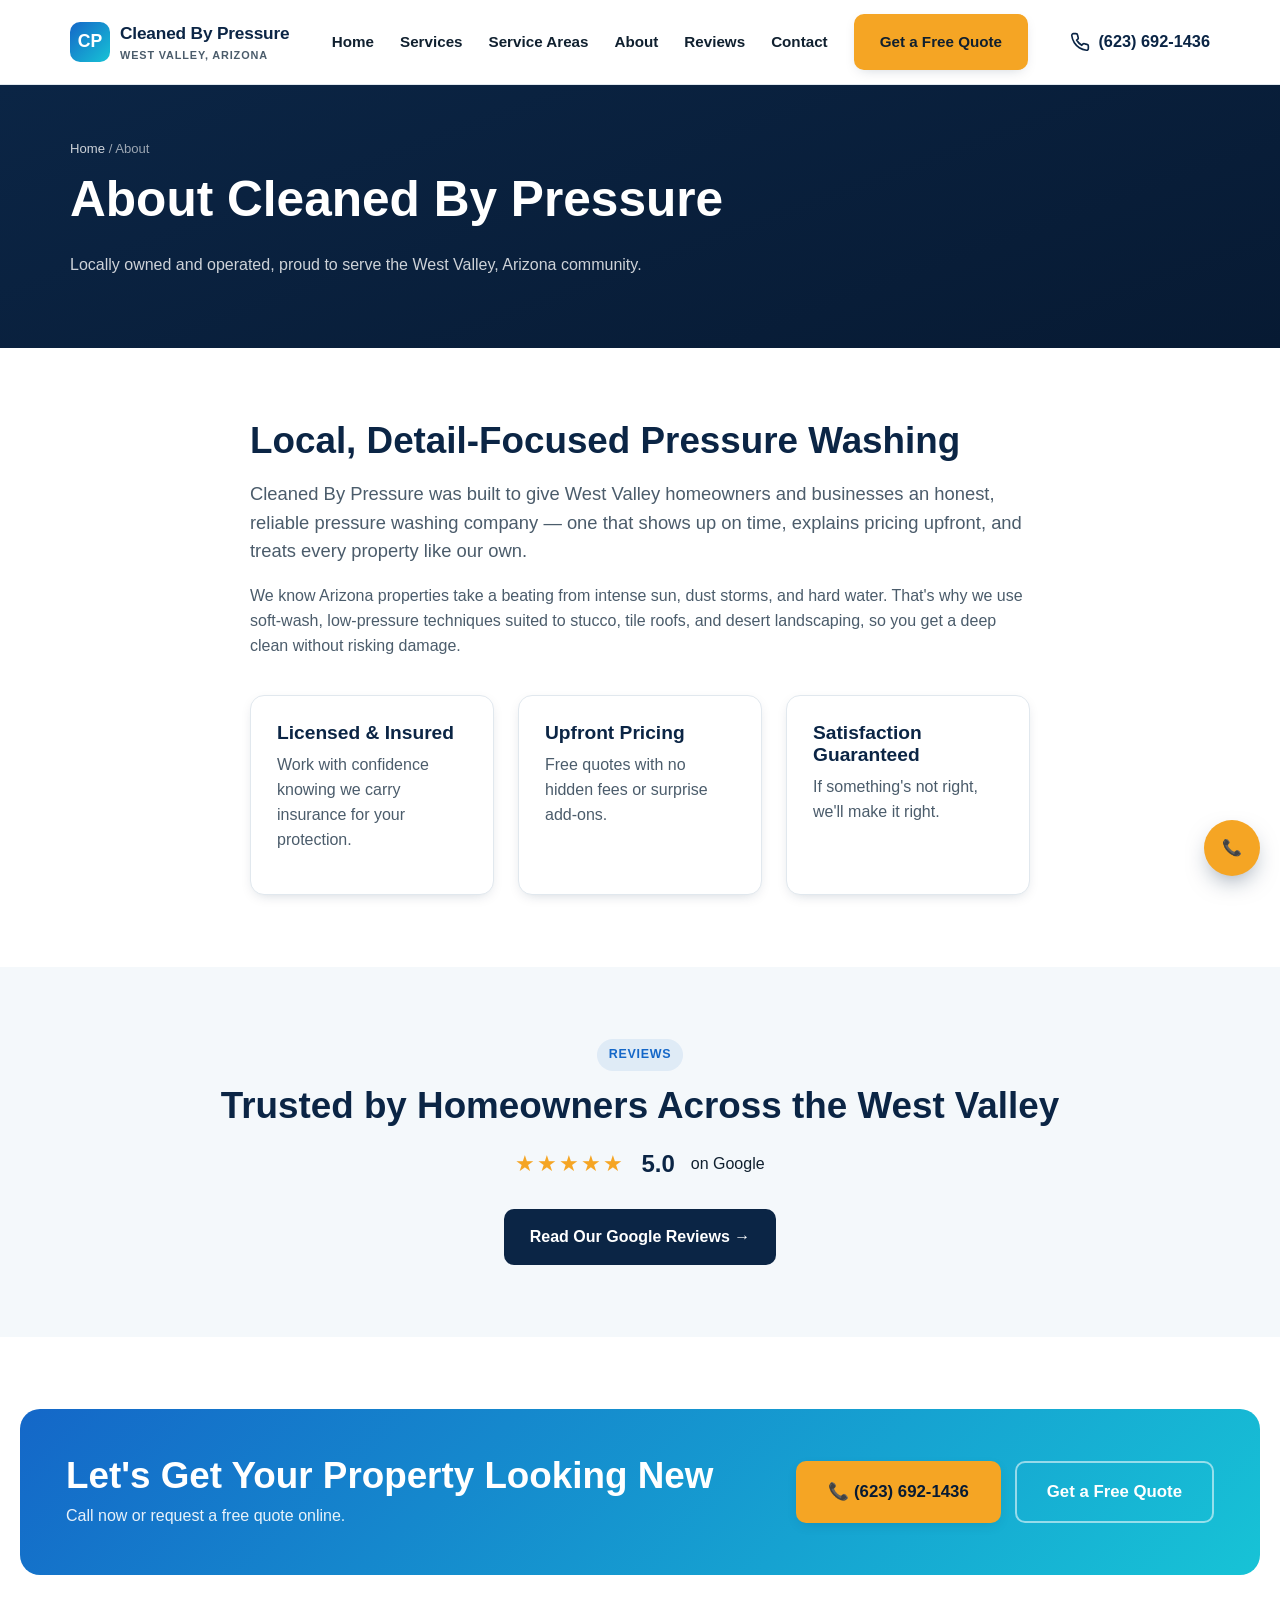
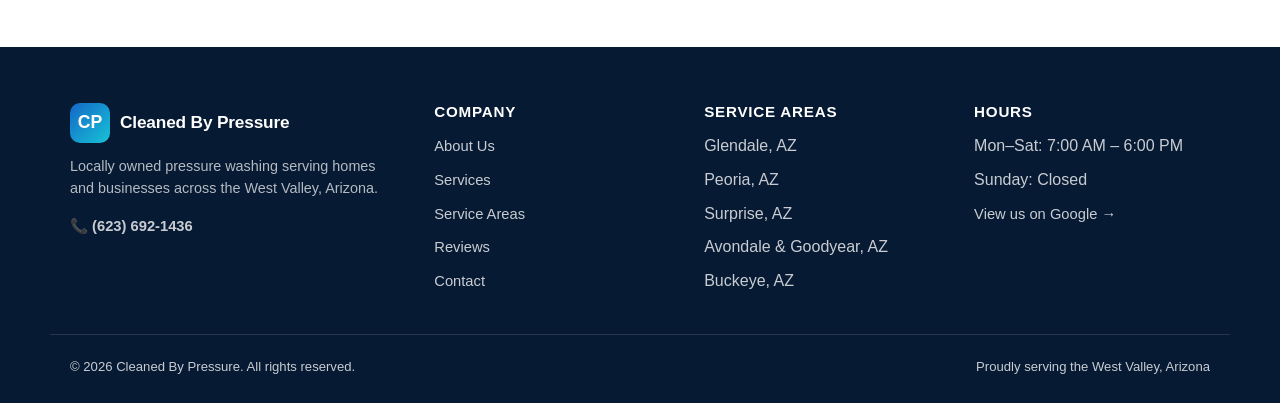
==== about.html @ 982c8e8d "Build Cleaned By Pressure website with local AZ SEO, reviews, and chat widget Multi-page static site" ====
<!DOCTYPE html>
<html lang="en">
<head>
<meta charset="UTF-8">
<meta name="viewport" content="width=device-width, initial-scale=1.0">
<title>About Us | Cleaned By Pressure | West Valley, AZ Pressure Washing</title>
<meta name="description" content="Cleaned By Pressure is a locally owned, licensed and insured pressure washing company serving Glendale, Peoria, Surprise and the West Valley, AZ. Call (623) 692-1436.">
<link rel="canonical" href="https://cleanedbypressure.com/about.html">
<link rel="icon" href="data:image/svg+xml,%3Csvg xmlns='http://www.w3.org/2000/svg' viewBox='0 0 64 64'%3E%3Crect width='64' height='64' rx='14' fill='%230b2545'/%3E%3Cpath d='M20 44c4-14 8-20 12-24 4 4 8 10 12 24' stroke='%2317c3d6' stroke-width='5' fill='none' stroke-linecap='round'/%3E%3C/svg%3E">
<link rel="stylesheet" href="assets/css/style.css">
</head>
<body>

<header class="site-header">
  <div class="wrap header-inner">
    <a class="brand" href="index.html">
      <span class="brand-mark">CP</span>
      <span class="brand-text">Cleaned By Pressure<small>West Valley, Arizona</small></span>
    </a>
    <nav class="main-nav" aria-label="Primary">
      <a href="index.html">Home</a>
      <a href="services.html">Services</a>
      <a href="service-areas.html">Service Areas</a>
      <a href="about.html">About</a>
      <a href="index.html#reviews">Reviews</a>
      <a href="contact.html">Contact</a>
      <a class="btn btn-primary" href="contact.html">Get a Free Quote</a>
    </nav>
    <div class="header-cta">
      <a class="phone-link" href="tel:+16236921436">
        <svg width="20" height="20" viewBox="0 0 24 24" fill="none" stroke="currentColor" stroke-width="2"><path d="M22 16.92v3a2 2 0 0 1-2.18 2 19.79 19.79 0 0 1-8.63-3.07 19.5 19.5 0 0 1-6-6 19.79 19.79 0 0 1-3.07-8.67A2 2 0 0 1 4.11 2h3a2 2 0 0 1 2 1.72c.127.96.362 1.903.7 2.81a2 2 0 0 1-.45 2.11L8.09 9.91a16 16 0 0 0 6 6l1.27-1.27a2 2 0 0 1 2.11-.45c.907.338 1.85.573 2.81.7A2 2 0 0 1 22 16.92z"/></svg>
        <span class="phone-text">(623) 692-1436</span>
      </a>
      <button class="nav-toggle" aria-label="Toggle menu" aria-expanded="false">
        <svg width="20" height="20" viewBox="0 0 24 24" fill="none" stroke="currentColor" stroke-width="2"><line x1="3" y1="6" x2="21" y2="6"/><line x1="3" y1="12" x2="21" y2="12"/><line x1="3" y1="18" x2="21" y2="18"/></svg>
      </button>
    </div>
  </div>
</header>

<section class="page-hero">
  <div class="wrap">
    <div class="crumbs"><a href="index.html">Home</a> / About</div>
    <h1 style="color:#fff">About Cleaned By Pressure</h1>
    <p>Locally owned and operated, proud to serve the West Valley, Arizona community.</p>
  </div>
</section>

<section>
  <div class="wrap" style="max-width:820px">
    <h2>Local, Detail-Focused Pressure Washing</h2>
    <p class="lede">Cleaned By Pressure was built to give West Valley homeowners and businesses an honest, reliable pressure washing company — one that shows up on time, explains pricing upfront, and treats every property like our own.</p>
    <p>We know Arizona properties take a beating from intense sun, dust storms, and hard water. That's why we use soft-wash, low-pressure techniques suited to stucco, tile roofs, and desert landscaping, so you get a deep clean without risking damage.</p>
    <div class="grid-3" style="margin-top:36px">
      <div class="card">
        <h3>Licensed &amp; Insured</h3>
        <p>Work with confidence knowing we carry insurance for your protection.</p>
      </div>
      <div class="card">
        <h3>Upfront Pricing</h3>
        <p>Free quotes with no hidden fees or surprise add-ons.</p>
      </div>
      <div class="card">
        <h3>Satisfaction Guaranteed</h3>
        <p>If something's not right, we'll make it right.</p>
      </div>
    </div>
  </div>
</section>

<section class="section-alt">
  <div class="wrap center">
    <span class="eyebrow">Reviews</span>
    <h2>Trusted by Homeowners Across the West Valley</h2>
    <div class="reviews-summary center" style="justify-content:center">
      <span class="stars">★★★★★</span>
      <span class="score">5.0</span>
      <span>on Google</span>
    </div>
    <a class="btn btn-navy" href="https://share.google/0c6fOx63fVCieapQo" target="_blank" rel="noopener">Read Our Google Reviews →</a>
  </div>
</section>

<section>
  <div class="cta-band">
    <div>
      <h2>Let's Get Your Property Looking New</h2>
      <p>Call now or request a free quote online.</p>
    </div>
    <div style="display:flex;gap:14px;flex-wrap:wrap">
      <a class="btn btn-primary btn-lg" href="tel:+16236921436">📞 (623) 692-1436</a>
      <a class="btn btn-outline btn-lg" href="contact.html">Get a Free Quote</a>
    </div>
  </div>
</section>

<footer class="site-footer">
  <div class="wrap footer-grid">
    <div>
      <div class="brand" style="margin-bottom:12px">
        <span class="brand-mark">CP</span>
        <span class="brand-text" style="color:#fff">Cleaned By Pressure</span>
      </div>
      <p style="color:rgba(255,255,255,.7);font-size:.9rem">Locally owned pressure washing serving homes and businesses across the West Valley, Arizona.</p>
      <p style="font-weight:700"><a href="tel:+16236921436">📞 (623) 692-1436</a></p>
    </div>
    <div>
      <h4>Company</h4>
      <ul>
        <li><a href="about.html">About Us</a></li>
        <li><a href="services.html">Services</a></li>
        <li><a href="service-areas.html">Service Areas</a></li>
        <li><a href="index.html#reviews">Reviews</a></li>
        <li><a href="contact.html">Contact</a></li>
      </ul>
    </div>
    <div>
      <h4>Service Areas</h4>
      <ul>
        <li>Glendale, AZ</li>
        <li>Peoria, AZ</li>
        <li>Surprise, AZ</li>
        <li>Avondale &amp; Goodyear, AZ</li>
        <li>Buckeye, AZ</li>
      </ul>
    </div>
    <div>
      <h4>Hours</h4>
      <ul>
        <li>Mon–Sat: 7:00 AM – 6:00 PM</li>
        <li>Sunday: Closed</li>
        <li><a href="https://share.google/0c6fOx63fVCieapQo" target="_blank" rel="noopener">View us on Google →</a></li>
      </ul>
    </div>
  </div>
  <div class="wrap footer-bottom">
    <span>© <span id="year"></span> Cleaned By Pressure. All rights reserved.</span>
    <span>Proudly serving the West Valley, Arizona</span>
  </div>
</footer>

<div class="sticky-call">
  <div class="row">
    <a class="btn btn-primary" href="tel:+16236921436">📞 Call Now</a>
    <a class="btn btn-navy" href="sms:+16236921436">💬 Text Us</a>
  </div>
</div>
<div class="fab-stack">
  <a class="fab fab-call" href="tel:+16236921436" aria-label="Call Cleaned By Pressure">📞</a>
</div>

<script src="assets/js/config.js"></script>
<script src="assets/js/main.js"></script>
</body>
</html>
---- assets/css/style.css ----
/* Cleaned By Pressure — main stylesheet */

:root {
  --navy: #0b2545;
  --navy-dark: #071a33;
  --blue: #1467c8;
  --blue-bright: #2f9bff;
  --cyan: #17c3d6;
  --ink: #10202f;
  --ink-soft: #4b5c6b;
  --paper: #ffffff;
  --paper-soft: #f4f8fb;
  --line: #e1e8ee;
  --amber: #f5a524;
  --radius: 14px;
  --shadow: 0 12px 30px -14px rgba(11, 37, 69, 0.35);
  --shadow-sm: 0 4px 14px -6px rgba(11, 37, 69, 0.25);
  --maxw: 1180px;
  --font: -apple-system, BlinkMacSystemFont, "Segoe UI", Roboto, Helvetica, Arial, sans-serif;
}

* { box-sizing: border-box; }
html { scroll-behavior: smooth; }
body {
  margin: 0;
  font-family: var(--font);
  color: var(--ink);
  background: var(--paper);
  line-height: 1.55;
  -webkit-font-smoothing: antialiased;
}
img { max-width: 100%; display: block; }
a { color: inherit; }
.wrap { max-width: var(--maxw); margin: 0 auto; padding: 0 20px; }
section { padding: 72px 0; }
h1, h2, h3, h4 { line-height: 1.15; margin: 0 0 .5em; font-weight: 800; color: var(--navy); }
h1 { font-size: clamp(2rem, 4.5vw, 3.1rem); }
h2 { font-size: clamp(1.6rem, 3vw, 2.3rem); }
h3 { font-size: 1.2rem; }
p { margin: 0 0 1em; color: var(--ink-soft); }
.lede { font-size: 1.15rem; color: var(--ink-soft); }
.center { text-align: center; }
.eyebrow {
  display: inline-block; font-weight: 700; letter-spacing: .06em; text-transform: uppercase;
  font-size: .78rem; color: var(--blue); background: rgba(20,103,200,.09);
  padding: 6px 12px; border-radius: 999px; margin-bottom: 14px;
}

/* Buttons */
.btn {
  display: inline-flex; align-items: center; gap: 8px; justify-content: center;
  font-weight: 700; text-decoration: none; border-radius: 10px; padding: 14px 24px;
  border: 2px solid transparent; cursor: pointer; font-size: 1rem; transition: transform .15s ease, box-shadow .15s ease, background .15s ease;
}
.btn:active { transform: translateY(1px); }
.btn-primary { background: var(--amber); color: var(--navy-dark); box-shadow: var(--shadow-sm); }
.btn-primary:hover { background: #ffb437; }
.btn-outline { background: transparent; color: var(--paper); border-color: rgba(255,255,255,.55); }
.btn-outline:hover { background: rgba(255,255,255,.12); }
.btn-navy { background: var(--navy); color: #fff; }
.btn-navy:hover { background: var(--navy-dark); }
.btn-block { width: 100%; }
.btn-lg { padding: 16px 30px; font-size: 1.05rem; }

/* Header */
.site-header {
  position: sticky; top: 0; z-index: 50; background: var(--paper);
  border-bottom: 1px solid var(--line);
}
.header-inner { display: flex; align-items: center; justify-content: space-between; gap: 20px; padding: 14px 20px; }
.brand { display: flex; align-items: center; gap: 10px; text-decoration: none; }
.brand-mark {
  width: 40px; height: 40px; border-radius: 10px; background: linear-gradient(135deg, var(--blue), var(--cyan));
  display: flex; align-items: center; justify-content: center; color: #fff; font-weight: 800; font-size: 1.1rem;
  flex-shrink: 0;
}
.brand-text { font-weight: 800; color: var(--navy); font-size: 1.08rem; letter-spacing: -.01em; }
.brand-text small { display: block; font-weight: 600; color: var(--ink-soft); font-size: .68rem; text-transform: uppercase; letter-spacing: .08em; }

nav.main-nav { display: flex; align-items: center; gap: 26px; }
nav.main-nav a { text-decoration: none; font-weight: 600; color: var(--ink); font-size: .95rem; }
nav.main-nav a:hover { color: var(--blue); }
.header-cta { display: flex; align-items: center; gap: 14px; }
.phone-link {
  display: inline-flex; align-items: center; gap: 8px; font-weight: 800; color: var(--navy);
  text-decoration: none; font-size: 1.02rem; white-space: nowrap;
}
.phone-link svg { flex-shrink: 0; }
.nav-toggle { display: none; }

@media (max-width: 880px) {
  nav.main-nav { position: fixed; inset: 62px 0 0 0; background: var(--paper); flex-direction: column; align-items: flex-start;
    padding: 22px 24px; gap: 18px; transform: translateX(100%); transition: transform .25s ease; overflow-y: auto; }
  nav.main-nav.open { transform: translateX(0); }
  .nav-toggle { display: inline-flex; align-items: center; justify-content: center; width: 42px; height: 42px; border-radius: 8px;
    border: 1px solid var(--line); background: var(--paper); cursor: pointer; }
  .header-cta .phone-text { display: none; }
}

/* Hero */
.hero {
  background: radial-gradient(1100px 480px at 85% -10%, rgba(47,155,255,.35), transparent 60%), linear-gradient(160deg, var(--navy) 0%, var(--navy-dark) 100%);
  color: #fff; padding: 76px 0 90px; position: relative; overflow: hidden;
}
.hero-grid { display: grid; grid-template-columns: 1.1fr .9fr; gap: 50px; align-items: center; }
@media (max-width: 940px) { .hero-grid { grid-template-columns: 1fr; } }
.hero p.lede { color: rgba(255,255,255,.82); }
.hero-badges { display: flex; flex-wrap: wrap; gap: 10px; margin: 22px 0 30px; }
.hero-badge {
  display: inline-flex; align-items: center; gap: 7px; background: rgba(255,255,255,.1);
  border: 1px solid rgba(255,255,255,.18); padding: 8px 14px; border-radius: 999px; font-size: .85rem; font-weight: 600;
}
.hero-actions { display: flex; flex-wrap: wrap; gap: 14px; }
.hero-stats { display: flex; gap: 28px; margin-top: 34px; flex-wrap: wrap; }
.hero-stat b { display: block; font-size: 1.6rem; color: #fff; }
.hero-stat span { font-size: .82rem; color: rgba(255,255,255,.7); }
.hero-panel {
  background: rgba(255,255,255,.06); border: 1px solid rgba(255,255,255,.18); border-radius: var(--radius);
  padding: 26px; backdrop-filter: blur(6px);
}
.hero-panel h3 { color: #fff; margin-bottom: 6px; }
.hero-panel p { color: rgba(255,255,255,.75); font-size: .92rem; }

/* Trust strip */
.trust-strip { background: var(--paper-soft); padding: 22px 0; border-bottom: 1px solid var(--line); }
.trust-strip .wrap { display: flex; flex-wrap: wrap; gap: 22px; justify-content: center; align-items: center; }
.trust-item { display: flex; align-items: center; gap: 8px; font-weight: 700; color: var(--navy); font-size: .92rem; }

/* Cards / grids */
.grid-3 { display: grid; grid-template-columns: repeat(3, 1fr); gap: 24px; margin-top: 40px; }
.grid-4 { display: grid; grid-template-columns: repeat(4, 1fr); gap: 20px; margin-top: 40px; }
@media (max-width: 940px) { .grid-3 { grid-template-columns: repeat(2, 1fr); } .grid-4 { grid-template-columns: repeat(2, 1fr); } }
@media (max-width: 620px) { .grid-3, .grid-4 { grid-template-columns: 1fr; } }

.card {
  background: var(--paper); border: 1px solid var(--line); border-radius: var(--radius); padding: 26px;
  box-shadow: var(--shadow-sm); transition: transform .15s ease, box-shadow .15s ease;
}
.card:hover { transform: translateY(-3px); box-shadow: var(--shadow); }
.card .icon {
  width: 48px; height: 48px; border-radius: 12px; background: rgba(20,103,200,.1); color: var(--blue);
  display: flex; align-items: center; justify-content: center; margin-bottom: 16px;
}
.card ul { margin: 10px 0 0; padding-left: 18px; color: var(--ink-soft); font-size: .92rem; }
.card ul li { margin-bottom: 4px; }
.card a.card-link { display: inline-flex; align-items: center; gap: 6px; margin-top: 10px; font-weight: 700; color: var(--blue); text-decoration: none; font-size: .92rem; }

.section-alt { background: var(--paper-soft); }

/* Steps */
.steps { display: grid; grid-template-columns: repeat(4, 1fr); gap: 22px; margin-top: 40px; counter-reset: step; }
@media (max-width: 780px) { .steps { grid-template-columns: repeat(2, 1fr); } }
@media (max-width: 480px) { .steps { grid-template-columns: 1fr; } }
.step { position: relative; padding-left: 4px; }
.step .num {
  width: 42px; height: 42px; border-radius: 50%; background: var(--navy); color: #fff; font-weight: 800;
  display: flex; align-items: center; justify-content: center; margin-bottom: 14px; font-size: 1.05rem;
}

/* Service areas */
.area-list { display: flex; flex-wrap: wrap; gap: 12px; margin-top: 28px; }
.area-chip {
  background: var(--paper); border: 1px solid var(--line); border-radius: 999px; padding: 10px 18px;
  font-weight: 700; color: var(--navy); font-size: .92rem;
}

/* Reviews */
.reviews-summary { display: flex; align-items: center; gap: 16px; flex-wrap: wrap; margin-bottom: 26px; }
.stars { color: var(--amber); font-size: 1.4rem; letter-spacing: 2px; }
.reviews-summary .score { font-weight: 800; font-size: 1.5rem; color: var(--navy); }
#google-reviews-widget:empty::before {
  content: "Live Google reviews widget loads here once connected — see the testimonials below in the meantime.";
  display: block; color: var(--ink-soft); font-size: .88rem; font-style: italic; padding: 4px 0 18px;
}
.testimonial { background: var(--paper); border: 1px solid var(--line); border-radius: var(--radius); padding: 24px; box-shadow: var(--shadow-sm); }
.testimonial .stars { font-size: 1rem; margin-bottom: 10px; }
.testimonial p { font-style: italic; color: var(--ink); }
.testimonial .who { font-weight: 700; color: var(--navy); font-size: .9rem; margin-top: 10px; }

/* FAQ */
.faq-item { border-bottom: 1px solid var(--line); padding: 20px 0; }
.faq-item summary { font-weight: 700; color: var(--navy); cursor: pointer; font-size: 1.02rem; list-style: none; display: flex; justify-content: space-between; align-items: center; gap: 12px; }
.faq-item summary::-webkit-details-marker { display: none; }
.faq-item summary::after { content: "+"; font-size: 1.4rem; color: var(--blue); font-weight: 400; }
.faq-item[open] summary::after { content: "\2212"; }
.faq-item p { margin-top: 12px; }

/* CTA band */
.cta-band {
  background: linear-gradient(135deg, var(--blue), var(--cyan)); color: #fff; border-radius: 20px; padding: 46px;
  display: flex; justify-content: space-between; align-items: center; gap: 26px; flex-wrap: wrap; margin: 0 20px;
}
.cta-band h2 { color: #fff; margin-bottom: 6px; }
.cta-band p { color: rgba(255,255,255,.9); margin: 0; }

/* Forms */
.form-card { background: var(--paper); border: 1px solid var(--line); border-radius: var(--radius); padding: 30px; box-shadow: var(--shadow); }
.form-row { display: grid; grid-template-columns: 1fr 1fr; gap: 16px; }
@media (max-width: 620px) { .form-row { grid-template-columns: 1fr; } }
.field { margin-bottom: 16px; }
.field label { display: block; font-weight: 700; font-size: .88rem; color: var(--navy); margin-bottom: 6px; }
.field input, .field select, .field textarea {
  width: 100%; padding: 12px 14px; border: 1.5px solid var(--line); border-radius: 9px; font-size: .96rem; font-family: inherit; background: #fff;
}
.field input:focus, .field select:focus, .field textarea:focus { outline: none; border-color: var(--blue); }
.form-note { font-size: .82rem; color: var(--ink-soft); }

/* Footer */
footer.site-footer { background: var(--navy-dark); color: rgba(255,255,255,.78); padding: 56px 0 26px; }
.footer-grid { display: grid; grid-template-columns: 1.4fr 1fr 1fr 1fr; gap: 34px; }
@media (max-width: 780px) { .footer-grid { grid-template-columns: 1fr 1fr; } }
@media (max-width: 480px) { .footer-grid { grid-template-columns: 1fr; } }
footer.site-footer h4 { color: #fff; font-size: .95rem; text-transform: uppercase; letter-spacing: .05em; margin-bottom: 14px; }
footer.site-footer a { color: rgba(255,255,255,.78); text-decoration: none; font-size: .92rem; }
footer.site-footer a:hover { color: #fff; }
footer.site-footer ul { list-style: none; margin: 0; padding: 0; display: flex; flex-direction: column; gap: 9px; }
.footer-bottom { border-top: 1px solid rgba(255,255,255,.12); margin-top: 40px; padding-top: 22px; font-size: .82rem; display: flex; justify-content: space-between; flex-wrap: wrap; gap: 10px; }

/* Sticky call bar (mobile) */
.sticky-call {
  position: fixed; left: 0; right: 0; bottom: 0; z-index: 60; display: none;
  background: var(--navy-dark); padding: 10px 14px; box-shadow: 0 -6px 18px rgba(0,0,0,.2);
}
.sticky-call .row { display: flex; gap: 10px; }
.sticky-call .btn { flex: 1; padding: 13px 10px; font-size: .92rem; }
@media (max-width: 780px) { .sticky-call { display: block; } body { padding-bottom: 70px; } }

/* Floating action buttons (desktop) */
.fab-stack { position: fixed; right: 20px; bottom: 24px; z-index: 55; display: flex; flex-direction: column; gap: 12px; align-items: flex-end; }
.fab {
  width: 56px; height: 56px; border-radius: 50%; display: flex; align-items: center; justify-content: center;
  color: #fff; text-decoration: none; box-shadow: 0 10px 24px -8px rgba(11,37,69,.5); font-weight: 700;
}
.fab-call { background: var(--amber); color: var(--navy-dark); }
@media (max-width: 780px) { .fab-call { display: none; } }

/* Breadcrumb / page hero (interior pages) */
.page-hero { background: linear-gradient(160deg, var(--navy), var(--navy-dark)); color: #fff; padding: 54px 0; }
.page-hero p { color: rgba(255,255,255,.8); max-width: 720px; }
.crumbs { font-size: .82rem; color: rgba(255,255,255,.6); margin-bottom: 12px; }
.crumbs a { color: rgba(255,255,255,.8); text-decoration: none; }

/* Utility */
.mt-0 { margin-top: 0; }
.text-center { text-align: center; }
.badge-list { display: flex; gap: 10px; flex-wrap: wrap; margin-top: 18px; }
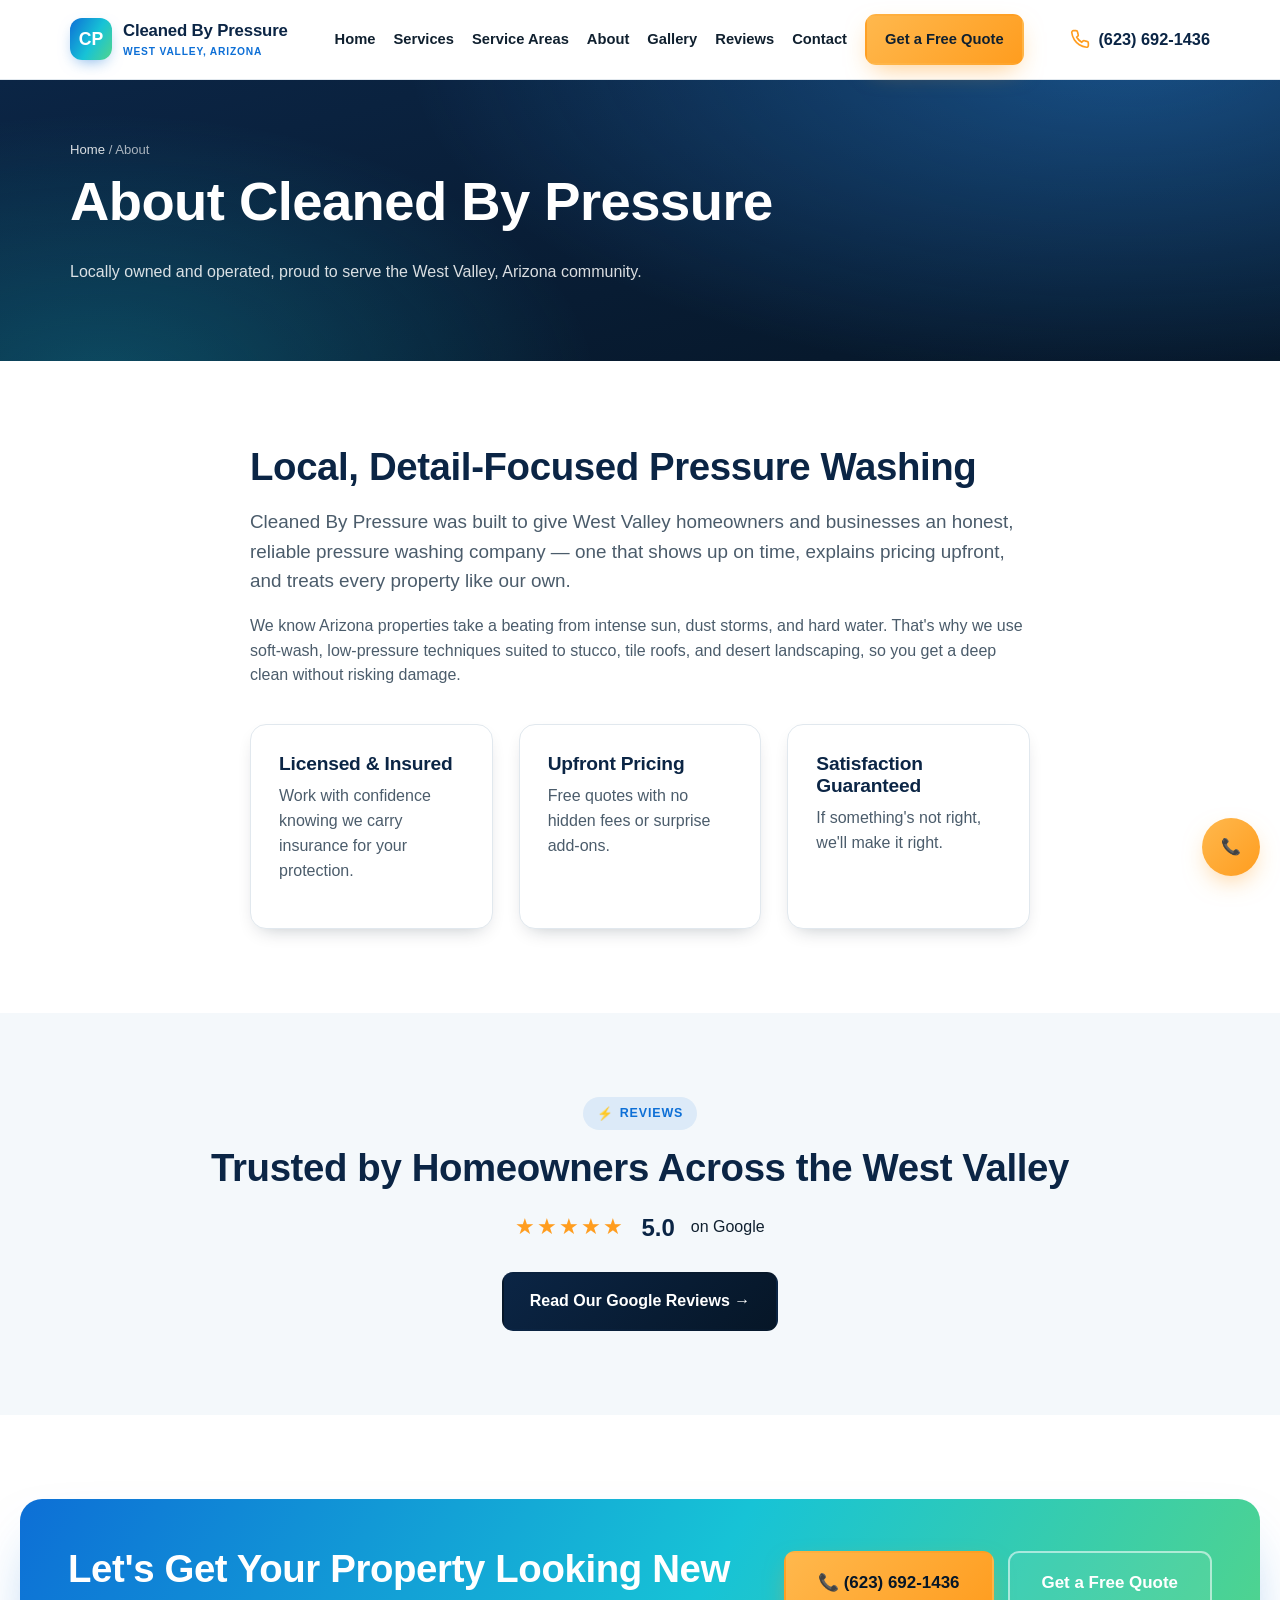
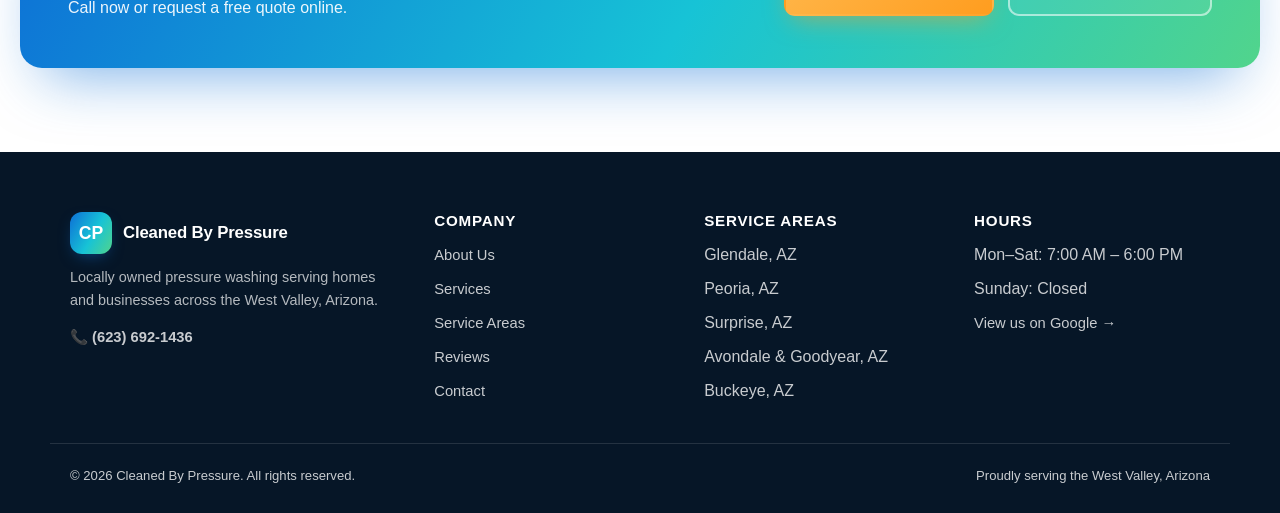
==== commit a2d5d889: "Redesign with energetic modern look, photo/logo slots, and gallery section Bolder gradient system, h" ====
--- a/about.html
+++ b/about.html
@@ -14,7 +14,7 @@
 <header class="site-header">
   <div class="wrap header-inner">
     <a class="brand" href="index.html">
-      <span class="brand-mark">CP</span>
+      <span class="brand-mark"><img src="assets/img/logo.png" alt="Cleaned By Pressure logo" onerror="this.remove()">CP</span>
       <span class="brand-text">Cleaned By Pressure<small>West Valley, Arizona</small></span>
     </a>
     <nav class="main-nav" aria-label="Primary">
@@ -22,6 +22,7 @@
       <a href="services.html">Services</a>
       <a href="service-areas.html">Service Areas</a>
       <a href="about.html">About</a>
+      <a href="index.html#gallery">Gallery</a>
       <a href="index.html#reviews">Reviews</a>
       <a href="contact.html">Contact</a>
       <a class="btn btn-primary" href="contact.html">Get a Free Quote</a>
@@ -98,7 +99,7 @@
   <div class="wrap footer-grid">
     <div>
       <div class="brand" style="margin-bottom:12px">
-        <span class="brand-mark">CP</span>
+        <span class="brand-mark"><img src="assets/img/logo.png" alt="Cleaned By Pressure logo" onerror="this.remove()">CP</span>
         <span class="brand-text" style="color:#fff">Cleaned By Pressure</span>
       </div>
       <p style="color:rgba(255,255,255,.7);font-size:.9rem">Locally owned pressure washing serving homes and businesses across the West Valley, Arizona.</p>
--- a/assets/css/style.css
+++ b/assets/css/style.css
@@ -2,21 +2,28 @@
 
 :root {
   --navy: #0b2545;
-  --navy-dark: #071a33;
-  --blue: #1467c8;
+  --navy-dark: #061627;
+  --blue: #0d6fd6;
   --blue-bright: #2f9bff;
   --cyan: #17c3d6;
+  --lime: #6bdc6b;
   --ink: #10202f;
   --ink-soft: #4b5c6b;
   --paper: #ffffff;
   --paper-soft: #f4f8fb;
   --line: #e1e8ee;
-  --amber: #f5a524;
-  --radius: 14px;
-  --shadow: 0 12px 30px -14px rgba(11, 37, 69, 0.35);
-  --shadow-sm: 0 4px 14px -6px rgba(11, 37, 69, 0.25);
+  --amber: #ff9d1f;
+  --amber-bright: #ffb84d;
+  --radius: 16px;
+  --shadow: 0 20px 44px -18px rgba(6, 22, 39, 0.45);
+  --shadow-sm: 0 8px 20px -10px rgba(6, 22, 39, 0.3);
+  --glow: 0 10px 26px -8px rgba(255, 157, 31, 0.55);
   --maxw: 1180px;
   --font: -apple-system, BlinkMacSystemFont, "Segoe UI", Roboto, Helvetica, Arial, sans-serif;
+  --gradient-brand: linear-gradient(120deg, var(--blue) 0%, var(--cyan) 55%, var(--lime) 120%);
+  --gradient-navy: radial-gradient(1200px 560px at 88% -12%, rgba(47,155,255,.4), transparent 60%),
+                   radial-gradient(900px 500px at 8% 110%, rgba(23,195,214,.28), transparent 55%),
+                   linear-gradient(165deg, var(--navy) 0%, var(--navy-dark) 100%);
 }
 
 * { box-sizing: border-box; }
@@ -32,60 +39,67 @@
 img { max-width: 100%; display: block; }
 a { color: inherit; }
 .wrap { max-width: var(--maxw); margin: 0 auto; padding: 0 20px; }
-section { padding: 72px 0; }
-h1, h2, h3, h4 { line-height: 1.15; margin: 0 0 .5em; font-weight: 800; color: var(--navy); }
-h1 { font-size: clamp(2rem, 4.5vw, 3.1rem); }
-h2 { font-size: clamp(1.6rem, 3vw, 2.3rem); }
+section { padding: 84px 0; }
+h1, h2, h3, h4 { line-height: 1.12; margin: 0 0 .5em; font-weight: 800; color: var(--navy); letter-spacing: -.01em; }
+h1 { font-size: clamp(2.2rem, 4.8vw, 3.4rem); }
+h2 { font-size: clamp(1.7rem, 3.2vw, 2.4rem); }
 h3 { font-size: 1.2rem; }
 p { margin: 0 0 1em; color: var(--ink-soft); }
-.lede { font-size: 1.15rem; color: var(--ink-soft); }
+.lede { font-size: 1.18rem; color: var(--ink-soft); }
 .center { text-align: center; }
 .eyebrow {
-  display: inline-block; font-weight: 700; letter-spacing: .06em; text-transform: uppercase;
-  font-size: .78rem; color: var(--blue); background: rgba(20,103,200,.09);
-  padding: 6px 12px; border-radius: 999px; margin-bottom: 14px;
-}
+  display: inline-flex; align-items: center; gap: 6px; font-weight: 800; letter-spacing: .07em; text-transform: uppercase;
+  font-size: .78rem; color: var(--blue); background: rgba(13,111,214,.1);
+  padding: 7px 14px; border-radius: 999px; margin-bottom: 16px;
+}
+.eyebrow::before { content: "\26A1"; font-size: .8rem; }
+
+/* Scroll reveal */
+[data-reveal] { opacity: 0; transform: translateY(22px); transition: opacity .6s ease, transform .6s ease; }
+[data-reveal].in-view { opacity: 1; transform: translateY(0); }
 
 /* Buttons */
 .btn {
   display: inline-flex; align-items: center; gap: 8px; justify-content: center;
-  font-weight: 700; text-decoration: none; border-radius: 10px; padding: 14px 24px;
-  border: 2px solid transparent; cursor: pointer; font-size: 1rem; transition: transform .15s ease, box-shadow .15s ease, background .15s ease;
-}
-.btn:active { transform: translateY(1px); }
-.btn-primary { background: var(--amber); color: var(--navy-dark); box-shadow: var(--shadow-sm); }
-.btn-primary:hover { background: #ffb437; }
-.btn-outline { background: transparent; color: var(--paper); border-color: rgba(255,255,255,.55); }
-.btn-outline:hover { background: rgba(255,255,255,.12); }
-.btn-navy { background: var(--navy); color: #fff; }
-.btn-navy:hover { background: var(--navy-dark); }
+  font-weight: 800; text-decoration: none; border-radius: 11px; padding: 15px 26px;
+  border: 2px solid transparent; cursor: pointer; font-size: 1rem; transition: transform .18s ease, box-shadow .18s ease, background .18s ease;
+}
+.btn:active { transform: translateY(1px) scale(.99); }
+.btn-primary { background: linear-gradient(135deg, var(--amber-bright), var(--amber)); color: var(--navy-dark); box-shadow: var(--glow); }
+.btn-primary:hover { transform: translateY(-2px); box-shadow: 0 16px 32px -10px rgba(255,157,31,.6); }
+.btn-outline { background: rgba(255,255,255,.06); color: var(--paper); border-color: rgba(255,255,255,.55); }
+.btn-outline:hover { background: rgba(255,255,255,.16); transform: translateY(-2px); }
+.btn-navy { background: linear-gradient(135deg, var(--navy), var(--navy-dark)); color: #fff; }
+.btn-navy:hover { transform: translateY(-2px); box-shadow: var(--shadow-sm); }
 .btn-block { width: 100%; }
-.btn-lg { padding: 16px 30px; font-size: 1.05rem; }
+.btn-lg { padding: 17px 32px; font-size: 1.06rem; }
 
 /* Header */
 .site-header {
-  position: sticky; top: 0; z-index: 50; background: var(--paper);
+  position: sticky; top: 0; z-index: 50; background: rgba(255,255,255,.92); backdrop-filter: blur(10px);
   border-bottom: 1px solid var(--line);
 }
-.header-inner { display: flex; align-items: center; justify-content: space-between; gap: 20px; padding: 14px 20px; }
-.brand { display: flex; align-items: center; gap: 10px; text-decoration: none; }
+.header-inner { display: flex; align-items: center; justify-content: space-between; gap: 14px; padding: 14px 20px; }
+.brand { display: flex; align-items: center; gap: 11px; text-decoration: none; flex-shrink: 0; }
 .brand-mark {
-  width: 40px; height: 40px; border-radius: 10px; background: linear-gradient(135deg, var(--blue), var(--cyan));
+  width: 42px; height: 42px; border-radius: 12px; background: var(--gradient-brand);
   display: flex; align-items: center; justify-content: center; color: #fff; font-weight: 800; font-size: 1.1rem;
-  flex-shrink: 0;
-}
-.brand-text { font-weight: 800; color: var(--navy); font-size: 1.08rem; letter-spacing: -.01em; }
-.brand-text small { display: block; font-weight: 600; color: var(--ink-soft); font-size: .68rem; text-transform: uppercase; letter-spacing: .08em; }
-
-nav.main-nav { display: flex; align-items: center; gap: 26px; }
-nav.main-nav a { text-decoration: none; font-weight: 600; color: var(--ink); font-size: .95rem; }
+  flex-shrink: 0; position: relative; overflow: hidden; box-shadow: 0 6px 16px -6px rgba(13,111,214,.6);
+}
+.brand-mark img { position: absolute; inset: 0; width: 100%; height: 100%; object-fit: cover; }
+.brand-text { font-weight: 800; color: var(--navy); font-size: 1.05rem; letter-spacing: -.01em; white-space: nowrap; }
+.brand-text small { display: block; font-weight: 700; color: var(--blue); font-size: .64rem; text-transform: uppercase; letter-spacing: .08em; }
+
+nav.main-nav { display: flex; align-items: center; gap: 18px; flex-wrap: nowrap; }
+nav.main-nav a { text-decoration: none; font-weight: 700; color: var(--ink); font-size: .92rem; white-space: nowrap; }
 nav.main-nav a:hover { color: var(--blue); }
-.header-cta { display: flex; align-items: center; gap: 14px; }
+nav.main-nav a.btn { white-space: nowrap; padding: 12px 18px; }
+.header-cta { display: flex; align-items: center; gap: 14px; flex-shrink: 0; }
 .phone-link {
   display: inline-flex; align-items: center; gap: 8px; font-weight: 800; color: var(--navy);
   text-decoration: none; font-size: 1.02rem; white-space: nowrap;
 }
-.phone-link svg { flex-shrink: 0; }
+.phone-link svg { flex-shrink: 0; color: var(--amber); }
 .nav-toggle { display: none; }
 
 @media (max-width: 880px) {
@@ -99,70 +113,101 @@
 
 /* Hero */
 .hero {
-  background: radial-gradient(1100px 480px at 85% -10%, rgba(47,155,255,.35), transparent 60%), linear-gradient(160deg, var(--navy) 0%, var(--navy-dark) 100%);
-  color: #fff; padding: 76px 0 90px; position: relative; overflow: hidden;
-}
-.hero-grid { display: grid; grid-template-columns: 1.1fr .9fr; gap: 50px; align-items: center; }
+  background: var(--gradient-navy);
+  color: #fff; padding: 84px 0 60px; position: relative; overflow: hidden;
+}
+.hero::after {
+  content: ""; position: absolute; left: 0; right: 0; bottom: -2px; height: 90px;
+  background: var(--paper);
+  clip-path: polygon(0 100%, 100% 100%, 100% 40%, 0 100%);
+}
+.hero-grid { display: grid; grid-template-columns: 1.05fr .95fr; gap: 54px; align-items: center; position: relative; z-index: 1; }
 @media (max-width: 940px) { .hero-grid { grid-template-columns: 1fr; } }
-.hero p.lede { color: rgba(255,255,255,.82); }
+.hero p.lede { color: rgba(255,255,255,.85); }
 .hero-badges { display: flex; flex-wrap: wrap; gap: 10px; margin: 22px 0 30px; }
 .hero-badge {
   display: inline-flex; align-items: center; gap: 7px; background: rgba(255,255,255,.1);
-  border: 1px solid rgba(255,255,255,.18); padding: 8px 14px; border-radius: 999px; font-size: .85rem; font-weight: 600;
+  border: 1px solid rgba(255,255,255,.2); padding: 9px 15px; border-radius: 999px; font-size: .85rem; font-weight: 700;
 }
 .hero-actions { display: flex; flex-wrap: wrap; gap: 14px; }
-.hero-stats { display: flex; gap: 28px; margin-top: 34px; flex-wrap: wrap; }
-.hero-stat b { display: block; font-size: 1.6rem; color: #fff; }
+.hero-stats { display: flex; gap: 30px; margin-top: 36px; flex-wrap: wrap; }
+.hero-stat b { display: block; font-size: 1.7rem; color: #fff; background: linear-gradient(90deg,#fff,var(--cyan)); -webkit-background-clip: text; background-clip: text; }
 .hero-stat span { font-size: .82rem; color: rgba(255,255,255,.7); }
-.hero-panel {
-  background: rgba(255,255,255,.06); border: 1px solid rgba(255,255,255,.18); border-radius: var(--radius);
-  padding: 26px; backdrop-filter: blur(6px);
-}
-.hero-panel h3 { color: #fff; margin-bottom: 6px; }
-.hero-panel p { color: rgba(255,255,255,.75); font-size: .92rem; }
+
+.hero-visual { position: relative; }
+.hero-photo {
+  aspect-ratio: 4 / 3.1; border-radius: 20px; overflow: hidden; position: relative;
+  box-shadow: 0 30px 60px -20px rgba(0,0,0,.5); border: 1px solid rgba(255,255,255,.18);
+}
+.hero-photo .photo-slot { border-radius: 20px; }
+.hero-float-badge {
+  position: absolute; left: -18px; bottom: -18px; background: #fff; color: var(--navy); border-radius: 14px;
+  padding: 14px 18px; box-shadow: var(--shadow); display: flex; align-items: center; gap: 10px; font-weight: 800; font-size: .9rem;
+  z-index: 2;
+}
+.hero-float-badge .stars { font-size: .85rem; }
+@media (max-width: 620px) { .hero-float-badge { left: 10px; bottom: -14px; padding: 10px 14px; } }
+
+/* Photo slots — graceful fallback when no image file exists yet */
+.photo-slot {
+  position: relative; width: 100%; height: 100%; overflow: hidden;
+  background: var(--gradient-brand); color: #fff; display: flex; flex-direction: column; align-items: center;
+  justify-content: center; text-align: center; padding: 18px; font-weight: 700; font-size: .88rem; gap: 8px;
+}
+.photo-slot img { position: absolute; inset: 0; width: 100%; height: 100%; object-fit: cover; }
+.photo-slot .photo-slot-icon { font-size: 1.8rem; }
+.photo-slot .photo-slot-hint { opacity: .85; font-weight: 600; font-size: .78rem; }
 
 /* Trust strip */
-.trust-strip { background: var(--paper-soft); padding: 22px 0; border-bottom: 1px solid var(--line); }
+.trust-strip { background: var(--paper-soft); padding: 24px 0; border-bottom: 1px solid var(--line); }
 .trust-strip .wrap { display: flex; flex-wrap: wrap; gap: 22px; justify-content: center; align-items: center; }
-.trust-item { display: flex; align-items: center; gap: 8px; font-weight: 700; color: var(--navy); font-size: .92rem; }
+.trust-item { display: flex; align-items: center; gap: 8px; font-weight: 800; color: var(--navy); font-size: .92rem; }
 
 /* Cards / grids */
-.grid-3 { display: grid; grid-template-columns: repeat(3, 1fr); gap: 24px; margin-top: 40px; }
-.grid-4 { display: grid; grid-template-columns: repeat(4, 1fr); gap: 20px; margin-top: 40px; }
+.grid-3 { display: grid; grid-template-columns: repeat(3, 1fr); gap: 26px; margin-top: 44px; }
+.grid-4 { display: grid; grid-template-columns: repeat(4, 1fr); gap: 20px; margin-top: 44px; }
 @media (max-width: 940px) { .grid-3 { grid-template-columns: repeat(2, 1fr); } .grid-4 { grid-template-columns: repeat(2, 1fr); } }
 @media (max-width: 620px) { .grid-3, .grid-4 { grid-template-columns: 1fr; } }
 
 .card {
-  background: var(--paper); border: 1px solid var(--line); border-radius: var(--radius); padding: 26px;
-  box-shadow: var(--shadow-sm); transition: transform .15s ease, box-shadow .15s ease;
-}
-.card:hover { transform: translateY(-3px); box-shadow: var(--shadow); }
+  background: var(--paper); border: 1px solid var(--line); border-radius: var(--radius); padding: 28px;
+  box-shadow: var(--shadow-sm); transition: transform .2s ease, box-shadow .2s ease, border-color .2s ease;
+}
+.card:hover { transform: translateY(-5px); box-shadow: var(--shadow); border-color: transparent; }
 .card .icon {
-  width: 48px; height: 48px; border-radius: 12px; background: rgba(20,103,200,.1); color: var(--blue);
-  display: flex; align-items: center; justify-content: center; margin-bottom: 16px;
+  width: 52px; height: 52px; border-radius: 14px; background: var(--gradient-brand); color: #fff;
+  display: flex; align-items: center; justify-content: center; margin-bottom: 18px; box-shadow: 0 10px 20px -8px rgba(13,111,214,.5);
 }
 .card ul { margin: 10px 0 0; padding-left: 18px; color: var(--ink-soft); font-size: .92rem; }
 .card ul li { margin-bottom: 4px; }
-.card a.card-link { display: inline-flex; align-items: center; gap: 6px; margin-top: 10px; font-weight: 700; color: var(--blue); text-decoration: none; font-size: .92rem; }
+.card a.card-link { display: inline-flex; align-items: center; gap: 6px; margin-top: 10px; font-weight: 800; color: var(--blue); text-decoration: none; font-size: .92rem; }
 
 .section-alt { background: var(--paper-soft); }
 
+/* Gallery */
+.gallery-grid { display: grid; grid-template-columns: repeat(4, 1fr); gap: 18px; margin-top: 44px; }
+@media (max-width: 940px) { .gallery-grid { grid-template-columns: repeat(2, 1fr); } }
+@media (max-width: 560px) { .gallery-grid { grid-template-columns: 1fr; } }
+.gallery-item { aspect-ratio: 1 / 1; border-radius: var(--radius); overflow: hidden; box-shadow: var(--shadow-sm); }
+
 /* Steps */
-.steps { display: grid; grid-template-columns: repeat(4, 1fr); gap: 22px; margin-top: 40px; counter-reset: step; }
+.steps { display: grid; grid-template-columns: repeat(4, 1fr); gap: 24px; margin-top: 44px; counter-reset: step; }
 @media (max-width: 780px) { .steps { grid-template-columns: repeat(2, 1fr); } }
 @media (max-width: 480px) { .steps { grid-template-columns: 1fr; } }
 .step { position: relative; padding-left: 4px; }
 .step .num {
-  width: 42px; height: 42px; border-radius: 50%; background: var(--navy); color: #fff; font-weight: 800;
+  width: 44px; height: 44px; border-radius: 50%; background: var(--gradient-brand); color: #fff; font-weight: 800;
   display: flex; align-items: center; justify-content: center; margin-bottom: 14px; font-size: 1.05rem;
+  box-shadow: 0 10px 20px -8px rgba(13,111,214,.5);
 }
 
 /* Service areas */
 .area-list { display: flex; flex-wrap: wrap; gap: 12px; margin-top: 28px; }
 .area-chip {
   background: var(--paper); border: 1px solid var(--line); border-radius: 999px; padding: 10px 18px;
-  font-weight: 700; color: var(--navy); font-size: .92rem;
-}
+  font-weight: 800; color: var(--navy); font-size: .92rem; transition: transform .15s ease, box-shadow .15s ease;
+}
+.area-chip:hover { transform: translateY(-2px); box-shadow: var(--shadow-sm); }
 
 /* Reviews */
 .reviews-summary { display: flex; align-items: center; gap: 16px; flex-wrap: wrap; margin-bottom: 26px; }
@@ -172,10 +217,10 @@
   content: "Live Google reviews widget loads here once connected — see the testimonials below in the meantime.";
   display: block; color: var(--ink-soft); font-size: .88rem; font-style: italic; padding: 4px 0 18px;
 }
-.testimonial { background: var(--paper); border: 1px solid var(--line); border-radius: var(--radius); padding: 24px; box-shadow: var(--shadow-sm); }
+.testimonial { background: var(--paper); border: 1px solid var(--line); border-radius: var(--radius); padding: 26px; box-shadow: var(--shadow-sm); }
 .testimonial .stars { font-size: 1rem; margin-bottom: 10px; }
 .testimonial p { font-style: italic; color: var(--ink); }
-.testimonial .who { font-weight: 700; color: var(--navy); font-size: .9rem; margin-top: 10px; }
+.testimonial .who { font-weight: 800; color: var(--navy); font-size: .9rem; margin-top: 10px; }
 
 /* FAQ */
 .faq-item { border-bottom: 1px solid var(--line); padding: 20px 0; }
@@ -187,26 +232,27 @@
 
 /* CTA band */
 .cta-band {
-  background: linear-gradient(135deg, var(--blue), var(--cyan)); color: #fff; border-radius: 20px; padding: 46px;
+  background: var(--gradient-brand); color: #fff; border-radius: 22px; padding: 48px;
   display: flex; justify-content: space-between; align-items: center; gap: 26px; flex-wrap: wrap; margin: 0 20px;
+  box-shadow: 0 30px 60px -24px rgba(13,111,214,.55);
 }
 .cta-band h2 { color: #fff; margin-bottom: 6px; }
-.cta-band p { color: rgba(255,255,255,.9); margin: 0; }
+.cta-band p { color: rgba(255,255,255,.92); margin: 0; }
 
 /* Forms */
-.form-card { background: var(--paper); border: 1px solid var(--line); border-radius: var(--radius); padding: 30px; box-shadow: var(--shadow); }
+.form-card { background: var(--paper); border: 1px solid var(--line); border-radius: var(--radius); padding: 32px; box-shadow: var(--shadow); }
 .form-row { display: grid; grid-template-columns: 1fr 1fr; gap: 16px; }
 @media (max-width: 620px) { .form-row { grid-template-columns: 1fr; } }
 .field { margin-bottom: 16px; }
 .field label { display: block; font-weight: 700; font-size: .88rem; color: var(--navy); margin-bottom: 6px; }
 .field input, .field select, .field textarea {
-  width: 100%; padding: 12px 14px; border: 1.5px solid var(--line); border-radius: 9px; font-size: .96rem; font-family: inherit; background: #fff;
-}
-.field input:focus, .field select:focus, .field textarea:focus { outline: none; border-color: var(--blue); }
+  width: 100%; padding: 13px 14px; border: 1.5px solid var(--line); border-radius: 10px; font-size: .96rem; font-family: inherit; background: #fff;
+}
+.field input:focus, .field select:focus, .field textarea:focus { outline: none; border-color: var(--blue); box-shadow: 0 0 0 4px rgba(13,111,214,.12); }
 .form-note { font-size: .82rem; color: var(--ink-soft); }
 
 /* Footer */
-footer.site-footer { background: var(--navy-dark); color: rgba(255,255,255,.78); padding: 56px 0 26px; }
+footer.site-footer { background: var(--navy-dark); color: rgba(255,255,255,.78); padding: 60px 0 26px; }
 .footer-grid { display: grid; grid-template-columns: 1.4fr 1fr 1fr 1fr; gap: 34px; }
 @media (max-width: 780px) { .footer-grid { grid-template-columns: 1fr 1fr; } }
 @media (max-width: 480px) { .footer-grid { grid-template-columns: 1fr; } }
@@ -219,7 +265,7 @@
 /* Sticky call bar (mobile) */
 .sticky-call {
   position: fixed; left: 0; right: 0; bottom: 0; z-index: 60; display: none;
-  background: var(--navy-dark); padding: 10px 14px; box-shadow: 0 -6px 18px rgba(0,0,0,.2);
+  background: var(--navy-dark); padding: 10px 14px; box-shadow: 0 -6px 18px rgba(0,0,0,.25);
 }
 .sticky-call .row { display: flex; gap: 10px; }
 .sticky-call .btn { flex: 1; padding: 13px 10px; font-size: .92rem; }
@@ -228,17 +274,18 @@
 /* Floating action buttons (desktop) */
 .fab-stack { position: fixed; right: 20px; bottom: 24px; z-index: 55; display: flex; flex-direction: column; gap: 12px; align-items: flex-end; }
 .fab {
-  width: 56px; height: 56px; border-radius: 50%; display: flex; align-items: center; justify-content: center;
-  color: #fff; text-decoration: none; box-shadow: 0 10px 24px -8px rgba(11,37,69,.5); font-weight: 700;
-}
-.fab-call { background: var(--amber); color: var(--navy-dark); }
+  width: 58px; height: 58px; border-radius: 50%; display: flex; align-items: center; justify-content: center;
+  color: #fff; text-decoration: none; box-shadow: var(--glow); font-weight: 700; animation: pulse 2.4s ease-in-out infinite;
+}
+.fab-call { background: linear-gradient(135deg, var(--amber-bright), var(--amber)); color: var(--navy-dark); }
 @media (max-width: 780px) { .fab-call { display: none; } }
+@keyframes pulse { 0%, 100% { transform: scale(1); } 50% { transform: scale(1.06); } }
 
 /* Breadcrumb / page hero (interior pages) */
-.page-hero { background: linear-gradient(160deg, var(--navy), var(--navy-dark)); color: #fff; padding: 54px 0; }
-.page-hero p { color: rgba(255,255,255,.8); max-width: 720px; }
-.crumbs { font-size: .82rem; color: rgba(255,255,255,.6); margin-bottom: 12px; }
-.crumbs a { color: rgba(255,255,255,.8); text-decoration: none; }
+.page-hero { background: var(--gradient-navy); color: #fff; padding: 60px 0; position: relative; overflow: hidden; }
+.page-hero p { color: rgba(255,255,255,.85); max-width: 720px; }
+.crumbs { font-size: .82rem; color: rgba(255,255,255,.65); margin-bottom: 12px; }
+.crumbs a { color: rgba(255,255,255,.85); text-decoration: none; }
 
 /* Utility */
 .mt-0 { margin-top: 0; }
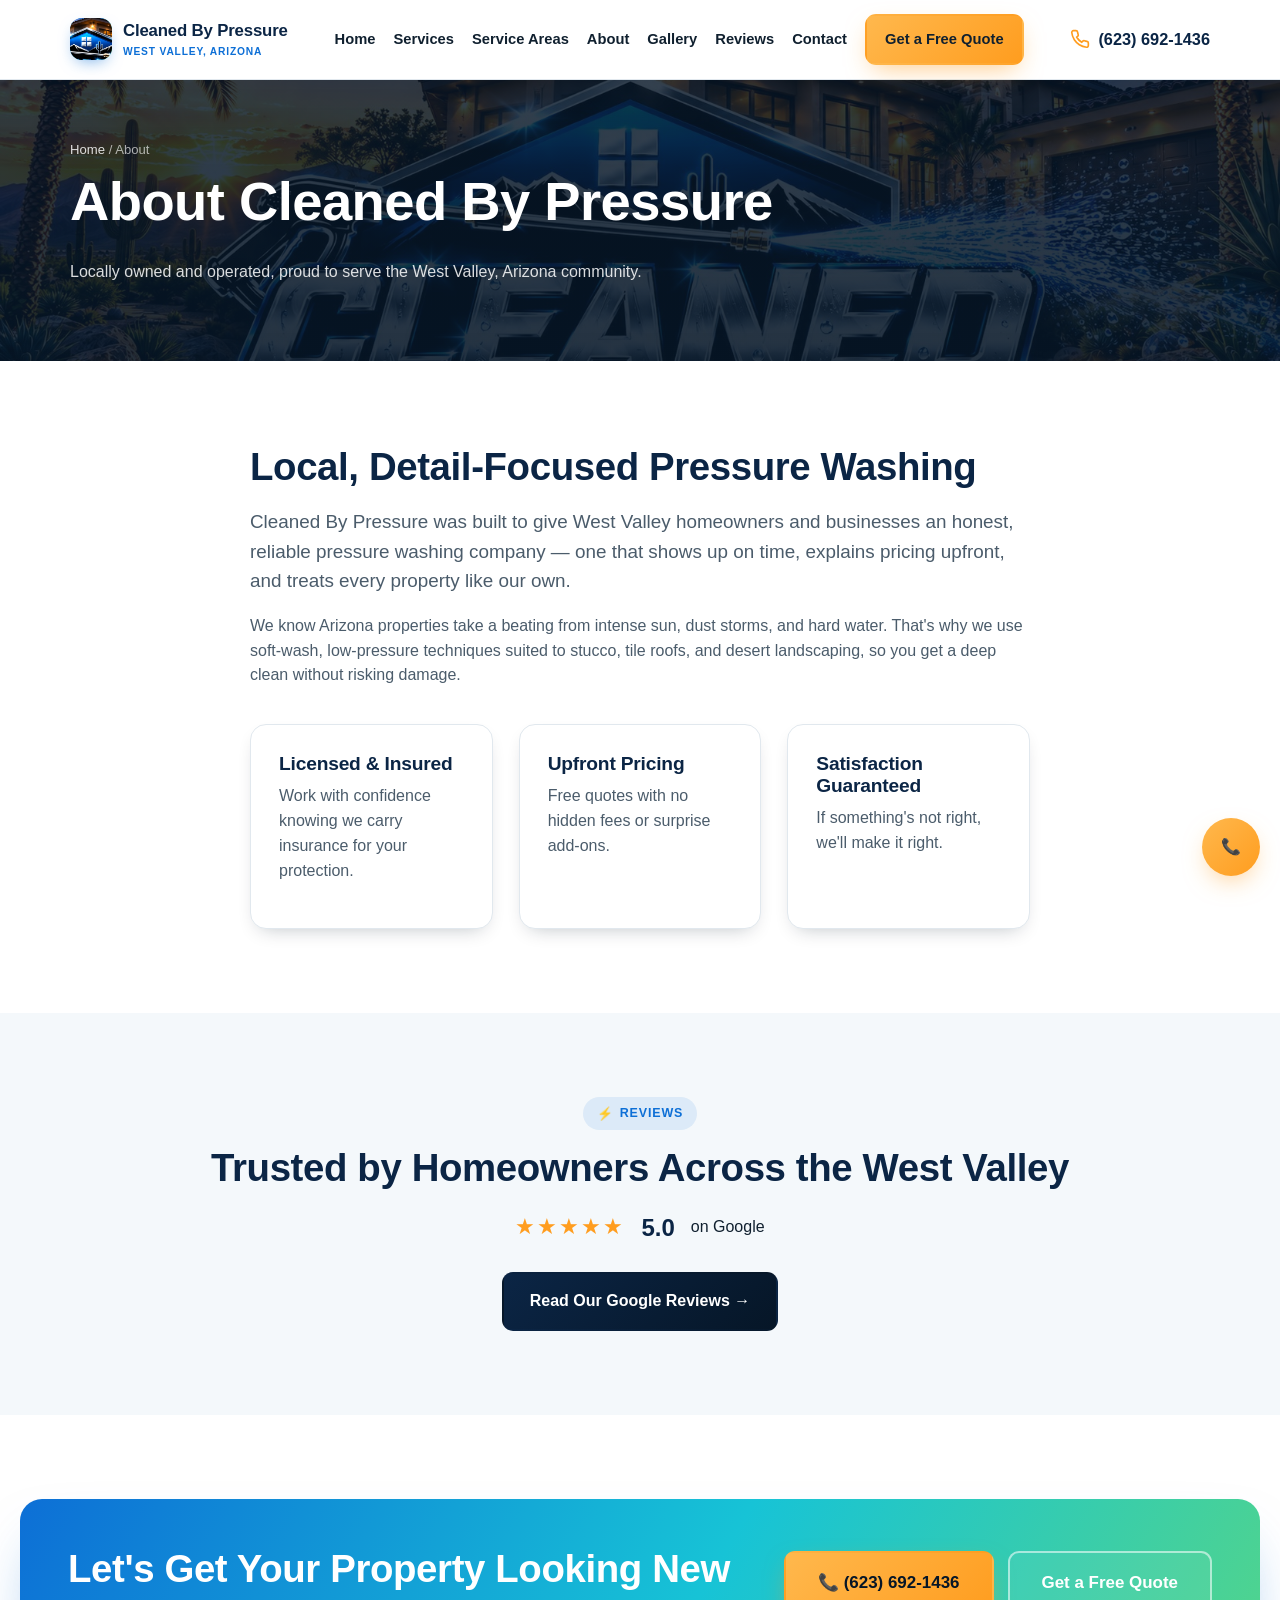
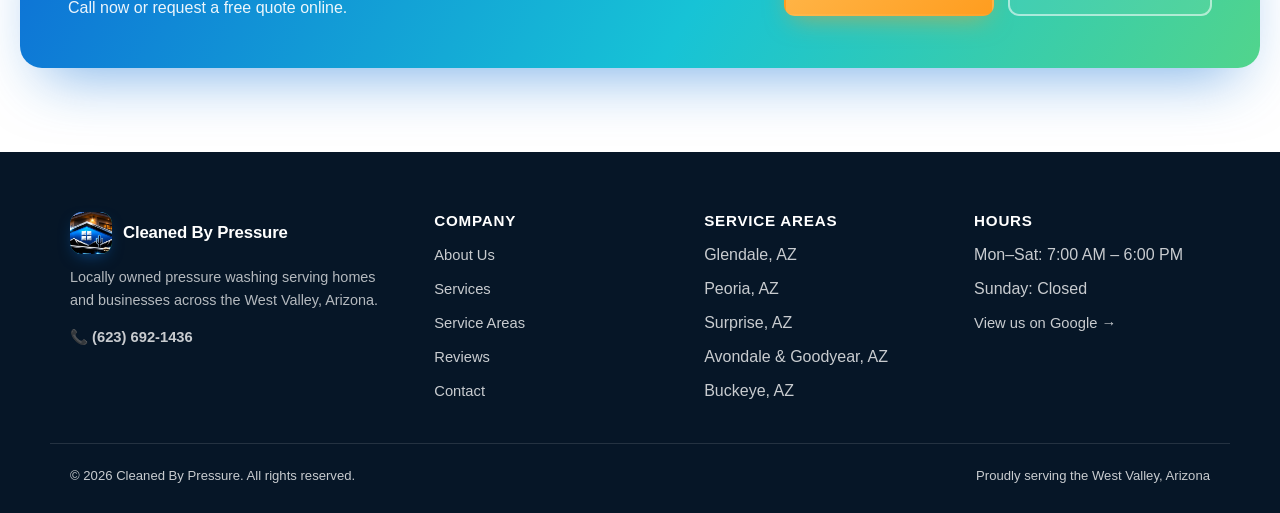
==== commit 5d75fee9: "Add real logo and job photos; fix image stacking bug in photo slots Wire in the logo and photos: a c" ====
--- a/about.html
+++ b/about.html
@@ -6,6 +6,13 @@
 <title>About Us | Cleaned By Pressure | West Valley, AZ Pressure Washing</title>
 <meta name="description" content="Cleaned By Pressure is a locally owned, licensed and insured pressure washing company serving Glendale, Peoria, Surprise and the West Valley, AZ. Call (623) 692-1436.">
 <link rel="canonical" href="https://cleanedbypressure.com/about.html">
+<meta property="og:type" content="website">
+<meta property="og:site_name" content="Cleaned By Pressure">
+<meta property="og:title" content="About Us | Cleaned By Pressure | West Valley, AZ Pressure Washing">
+<meta property="og:description" content="Cleaned By Pressure is a locally owned, licensed and insured pressure washing company serving Glendale, Peoria, Surprise and the West Valley, AZ. Call (623) 692-1436.">
+<meta property="og:url" content="https://cleanedbypressure.com/about.html">
+<meta property="og:image" content="https://cleanedbypressure.com/assets/img/og-cover.jpg">
+<meta name="twitter:card" content="summary_large_image">
 <link rel="icon" href="data:image/svg+xml,%3Csvg xmlns='http://www.w3.org/2000/svg' viewBox='0 0 64 64'%3E%3Crect width='64' height='64' rx='14' fill='%230b2545'/%3E%3Cpath d='M20 44c4-14 8-20 12-24 4 4 8 10 12 24' stroke='%2317c3d6' stroke-width='5' fill='none' stroke-linecap='round'/%3E%3C/svg%3E">
 <link rel="stylesheet" href="assets/css/style.css">
 </head>
@@ -14,7 +21,7 @@
 <header class="site-header">
   <div class="wrap header-inner">
     <a class="brand" href="index.html">
-      <span class="brand-mark"><img src="assets/img/logo.png" alt="Cleaned By Pressure logo" onerror="this.remove()">CP</span>
+      <span class="brand-mark"><img src="assets/img/logo.jpg" alt="Cleaned By Pressure logo" onerror="this.remove()">CP</span>
       <span class="brand-text">Cleaned By Pressure<small>West Valley, Arizona</small></span>
     </a>
     <nav class="main-nav" aria-label="Primary">
@@ -39,7 +46,7 @@
   </div>
 </header>
 
-<section class="page-hero">
+<section class="page-hero has-brand-photo">
   <div class="wrap">
     <div class="crumbs"><a href="index.html">Home</a> / About</div>
     <h1 style="color:#fff">About Cleaned By Pressure</h1>
@@ -99,7 +106,7 @@
   <div class="wrap footer-grid">
     <div>
       <div class="brand" style="margin-bottom:12px">
-        <span class="brand-mark"><img src="assets/img/logo.png" alt="Cleaned By Pressure logo" onerror="this.remove()">CP</span>
+        <span class="brand-mark"><img src="assets/img/logo.jpg" alt="Cleaned By Pressure logo" onerror="this.remove()">CP</span>
         <span class="brand-text" style="color:#fff">Cleaned By Pressure</span>
       </div>
       <p style="color:rgba(255,255,255,.7);font-size:.9rem">Locally owned pressure washing serving homes and businesses across the West Valley, Arizona.</p>
--- a/assets/css/style.css
+++ b/assets/css/style.css
@@ -86,7 +86,7 @@
   display: flex; align-items: center; justify-content: center; color: #fff; font-weight: 800; font-size: 1.1rem;
   flex-shrink: 0; position: relative; overflow: hidden; box-shadow: 0 6px 16px -6px rgba(13,111,214,.6);
 }
-.brand-mark img { position: absolute; inset: 0; width: 100%; height: 100%; object-fit: cover; }
+.brand-mark img { position: absolute; inset: 0; width: 100%; height: 100%; object-fit: cover; z-index: 1; }
 .brand-text { font-weight: 800; color: var(--navy); font-size: 1.05rem; letter-spacing: -.01em; white-space: nowrap; }
 .brand-text small { display: block; font-weight: 700; color: var(--blue); font-size: .64rem; text-transform: uppercase; letter-spacing: .08em; }
 
@@ -154,7 +154,7 @@
   background: var(--gradient-brand); color: #fff; display: flex; flex-direction: column; align-items: center;
   justify-content: center; text-align: center; padding: 18px; font-weight: 700; font-size: .88rem; gap: 8px;
 }
-.photo-slot img { position: absolute; inset: 0; width: 100%; height: 100%; object-fit: cover; }
+.photo-slot img { position: absolute; inset: 0; width: 100%; height: 100%; object-fit: cover; z-index: 1; }
 .photo-slot .photo-slot-icon { font-size: 1.8rem; }
 .photo-slot .photo-slot-hint { opacity: .85; font-weight: 600; font-size: .78rem; }
 
@@ -284,6 +284,10 @@
 /* Breadcrumb / page hero (interior pages) */
 .page-hero { background: var(--gradient-navy); color: #fff; padding: 60px 0; position: relative; overflow: hidden; }
 .page-hero p { color: rgba(255,255,255,.85); max-width: 720px; }
+.page-hero.has-brand-photo {
+  background-image: linear-gradient(rgba(6,22,39,.82), rgba(6,22,39,.88)), url("../img/logo-full.jpg");
+  background-size: cover; background-position: center 30%;
+}
 .crumbs { font-size: .82rem; color: rgba(255,255,255,.65); margin-bottom: 12px; }
 .crumbs a { color: rgba(255,255,255,.85); text-decoration: none; }
 
